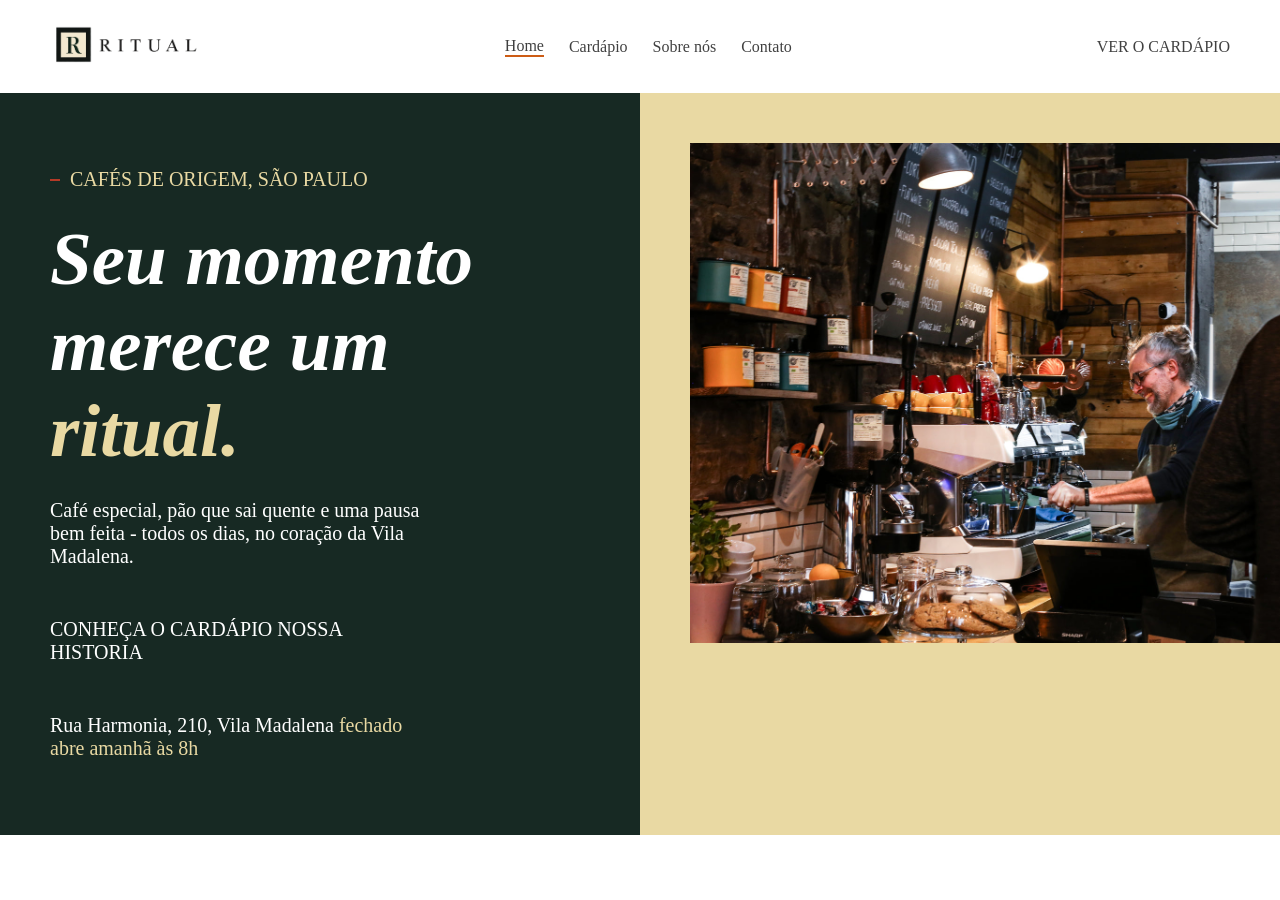
==== index.html @ d6be386b "main com algumas modificações" ====
<!DOCTYPE html>
<html lang="pt-br">
<head>
    <meta charset="UTF-8">
    <meta name="viewport" content="width=device-width, initial-scale=1.0">
    <link rel="stylesheet" href="style.css">
    <title>Home</title>
</head>
<body>
    <header>
        <img src="images/logo header.png" alt="Logo">

        <nav>
            <a href="" class="select">Home</a>
            <a href="">Cardápio</a>
            <a href="">Sobre nós</a>
            <a href="">Contato</a>
        </nav>

        <a href="">VER O CARDÁPIO</a>
    </header>

    <main>
        <div class="htext">
            <div>
                <div class="traco"></div><p> CAFÉS DE ORIGEM, SÃO PAULO</p>
            </div>

            <h1>Seu momento merece um <span>ritual.</span></h1>

            <p>Café especial, pão que sai quente e uma pausa bem feita - todos os dias, no coração da Vila Madalena.</p>

            <p>CONHEÇA O CARDÁPIO NOSSA HISTORIA</p>

            <p>Rua Harmonia, 210, Vila Madalena <span class="fecha">fechado abre amanhã às 8h</span></p>
        </div>

        <div class="himg">
            <img src="images/hero-barista.jpg" alt="barista">
        </div>
    </main>
</body>
</html>
---- style.css ----
* {
    margin: 0;
    padding: 0;
    box-sizing: border-box;
}

header {
    width: 100%;
    display: flex;
    align-items: center;
    justify-content: space-between;
    padding: 25px 50px;

    img{
        width: 150px;
    }

    nav {
        display: flex;
        align-items: center;
        justify-content: center;
        gap: 25px;

        a {
            text-decoration: none;
            color: rgba(0, 0, 0, 0.75);
        }

        .select {
            border-bottom: 2px solid rgb(205, 92, 21);
        }
    }

    a {
        text-decoration: none;
        color: rgba(0, 0, 0, 0.75);
    }
}

main{
    display: flex;
    width: 100%;
}

.htext{
    background-color: #172923;
    display: flex;
    flex-direction: column;
    justify-content: center;
    padding: 50px;
    color: white;

    div{
        display: flex;
        align-items: center;
        gap: 10px;
        p{
            color: #E9D9A3;
        }
    }

    .traco{
        height: 2px;
        background-color: #B53A27;
        width: 10px;
    }

    h1{
        font-size: 75px;
        font-weight: 700;
        color: white;
        width: 540px;
        font-style: italic;
    }

    span{
        color: #E9D9A3;
    }

    p{
        font-size: 20px;
        font-weight: 200;
        width: 400px;
        padding: 25px 25px 25px 0px;
    }
}

.himg{
    background-color: #E9D9A3;
    padding: 50px;
    img{
        height: 500px;
    }
}
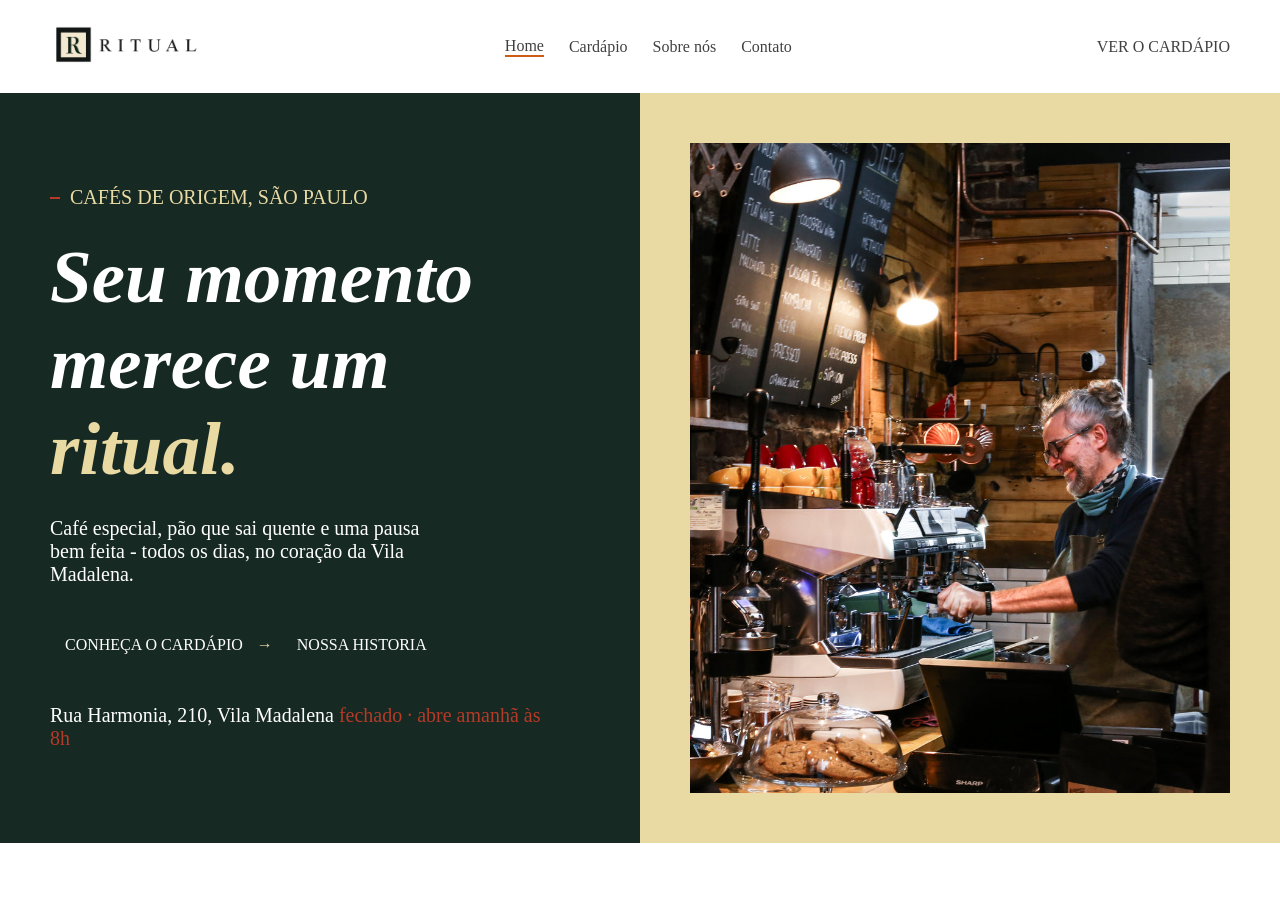
==== commit 176de17a: "main completo" ====
--- a/index.html
+++ b/index.html
@@ -30,13 +30,13 @@
 
             <p>Café especial, pão que sai quente e uma pausa bem feita - todos os dias, no coração da Vila Madalena.</p>
 
-            <p>CONHEÇA O CARDÁPIO NOSSA HISTORIA</p>
+            <p class="ch">CONHEÇA O CARDÁPIO <span>→</span> NOSSA HISTORIA</p>
 
-            <p>Rua Harmonia, 210, Vila Madalena <span class="fecha">fechado abre amanhã às 8h</span></p>
+            <p class="rua">Rua Harmonia, 210, Vila Madalena <span>fechado · abre amanhã às 8h</span></p>
         </div>
 
         <div class="himg">
-            <img src="images/hero-barista.jpg" alt="barista">
+            <div class="img"></div>
         </div>
     </main>
 </body>
--- a/style.css
+++ b/style.css
@@ -49,6 +49,7 @@
     justify-content: center;
     padding: 50px;
     color: white;
+    width: 50%;
 
     div{
         display: flex;
@@ -83,12 +84,37 @@
         width: 400px;
         padding: 25px 25px 25px 0px;
     }
+
+    .ch{
+        width: 100%;
+        margin-left: 15px;
+        font-size: 16px;
+
+        span{
+            margin: 0px 20px 0px 10px;
+        }
+    }
+
+    .rua{
+        width: 100%;
+        span{
+            color: #B53A27;
+        }
+    }
 }
 
 .himg{
     background-color: #E9D9A3;
     padding: 50px;
-    img{
-        height: 500px;
+    display: flex;
+    align-items: center;
+    justify-content: center;
+    width: 50%;
+    .img{
+        background-image: url(images/hero-barista.jpg);
+        background-position: center;
+        background-size: cover;
+        width: 650px;
+        height: 650px;
     }
 }
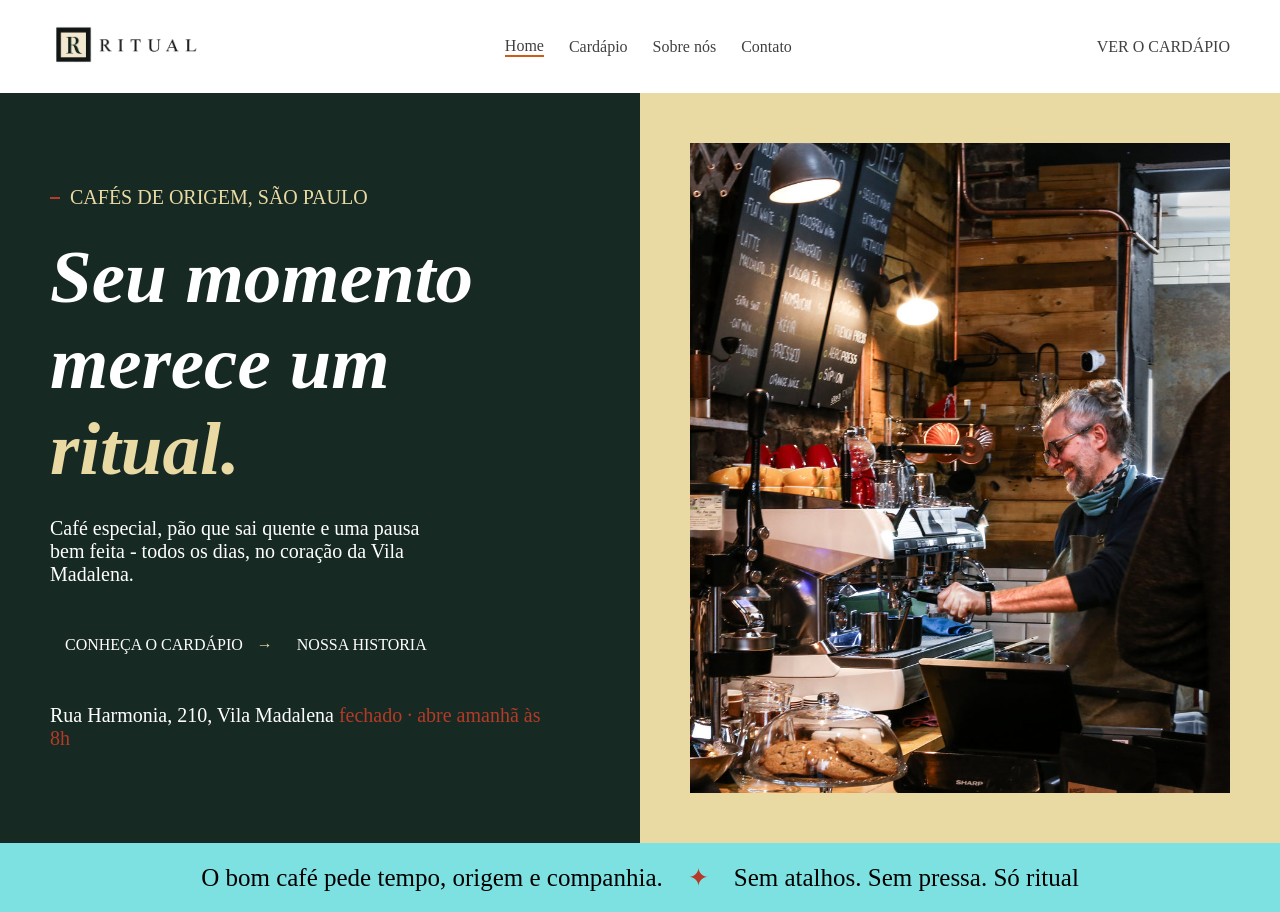
==== commit cca4dcca: "faixa azul completa" ====
--- a/index.html
+++ b/index.html
@@ -39,5 +39,15 @@
             <div class="img"></div>
         </div>
     </main>
+
+    <section class="azul">
+        <p>O bom café pede tempo, origem e companhia.</p>
+        <span>&#10022;</span>
+        <p>Sem atalhos. Sem pressa. Só ritual</p>
+    </section>
+
+    <section class="pausa">
+        
+    </section>
 </body>
 </html>
--- a/style.css
+++ b/style.css
@@ -117,4 +117,19 @@
         width: 650px;
         height: 650px;
     }
+}
+
+.azul{
+    width: 100%;
+    display: flex;
+    align-items: center;
+    justify-content: center;
+    gap: 25px;
+    padding: 20px;
+    background-color: rgb(125, 225, 225);
+    font-size: 25px;
+    font-weight: 500;
+    span{
+        color: #B53A27;
+    }
 }
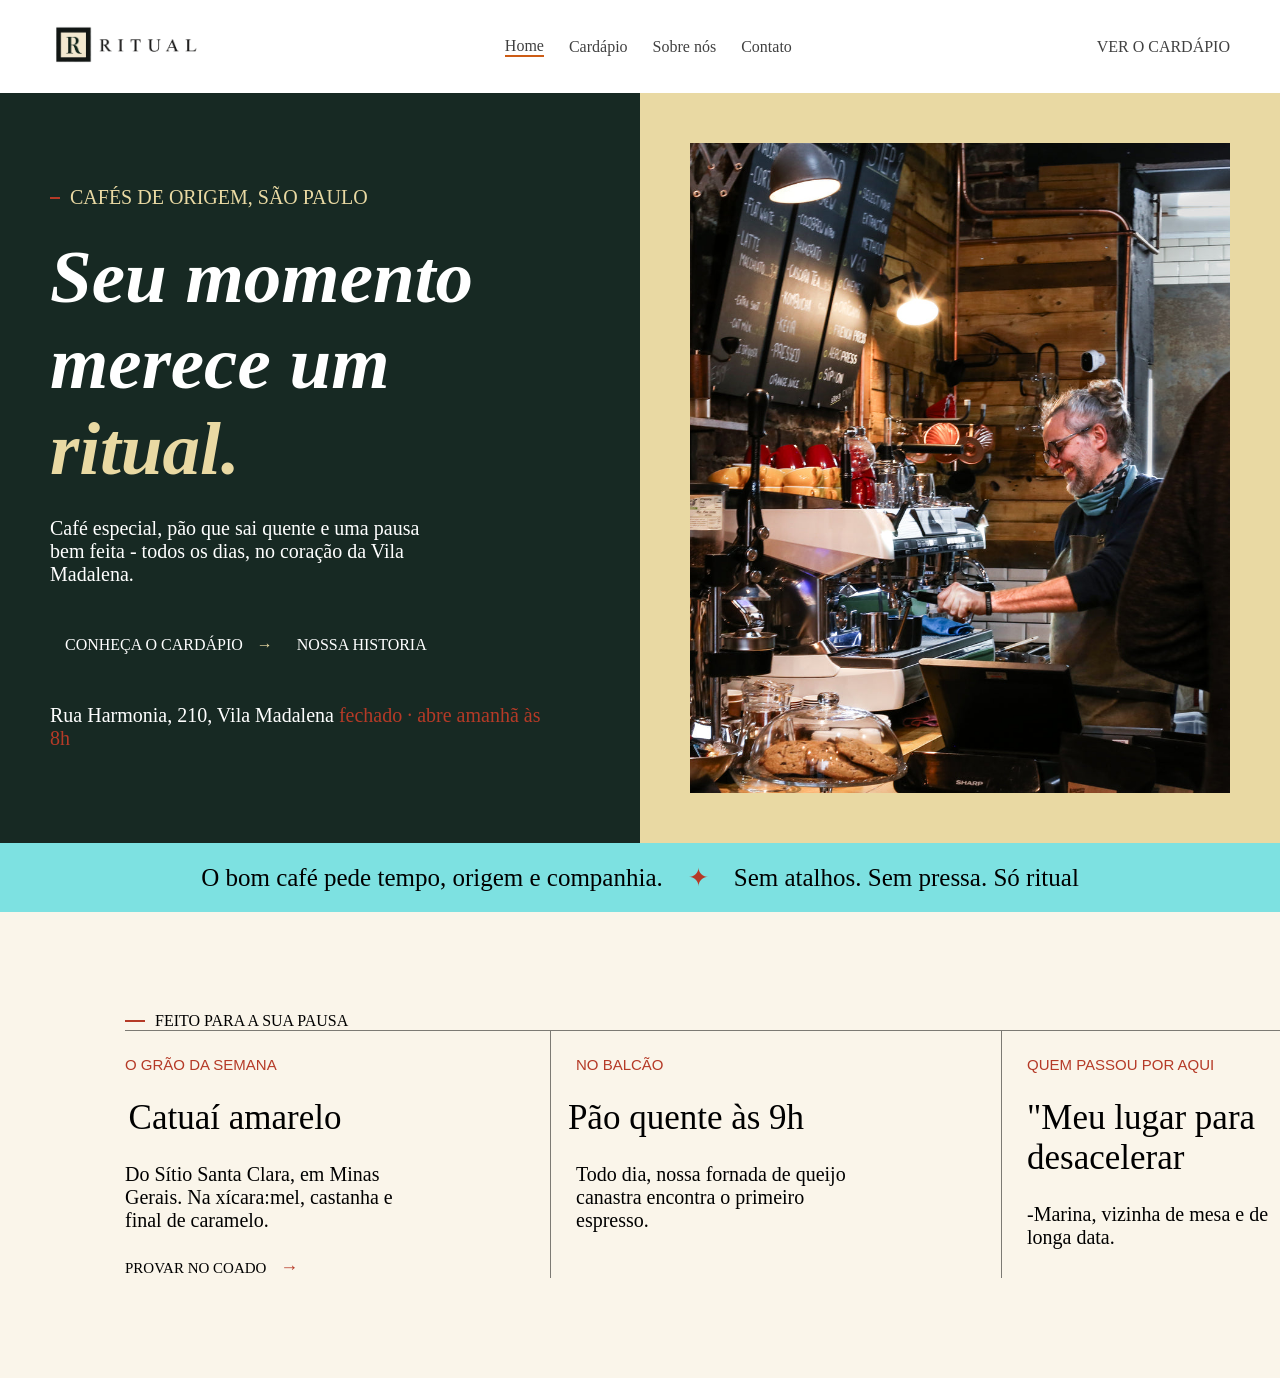
==== commit 193dd380: "seção de pausa completa" ====
--- a/index.html
+++ b/index.html
@@ -47,7 +47,31 @@
     </section>
 
     <section class="pausa">
-        
+        <div class="descp">
+            <p><div class="traco"></div>FEITO PARA A SUA PAUSA</p>
+        </div>
+
+        <section class="partes">
+            <div class="parte p1">
+                <p class="desq">O GRÃO DA SEMANA</p>
+                <h2>Catuaí amarelo</h2>
+                <p>Do Sítio Santa Clara, em Minas Gerais. Na xícara:mel, castanha e final de caramelo.</p>
+
+                <p class="prova">PROVAR NO COADO <span>→</span></p>
+            </div>
+
+            <div class="parte">
+                <p class="desq">NO BALCÃO</p>
+                <h2>Pão quente às 9h</h2>
+                <p>Todo dia, nossa fornada de queijo canastra encontra o primeiro espresso.</p>
+            </div>
+
+            <div class="parte p3">
+                <p class="desq">QUEM PASSOU POR AQUI</p>
+                <h2 class="tx3">"Meu lugar para desacelerar</h2>
+                <p>-Marina, vizinha de mesa e de longa data.</p>
+            </div>
+        </section>
     </section>
 </body>
 </html>
--- a/style.css
+++ b/style.css
@@ -132,4 +132,87 @@
     span{
         color: #B53A27;
     }
+}
+
+.pausa{
+    width: 100%;
+    display: flex;
+    justify-content: center;
+    padding: 100px;
+    flex-direction: column;
+    background-color: rgb(250, 245, 234);
+
+    div{
+        display: flex;
+        align-items: center;
+        gap: 10px;
+        margin-left: 15px;
+    }
+
+    .traco{
+        height: 2px;
+        background-color: #B53A27;
+        width: 20px;
+    }
+
+    .partes{
+        display: flex;
+        margin-left: 25px;
+    }
+
+    .parte{
+        display: flex;
+        flex-direction: column;
+        padding-top: 25px;
+        padding-left: 25px;
+        border-top: 1px solid rgba(0, 0, 0, 0.5);
+        border-right: 1px solid rgba(0, 0, 0, 0.5);
+        padding-right: 150px;
+        margin-left: 0px;
+        gap: 25px;
+
+        .desq{
+            color: #B53A27;
+            font-family: Verdana, Geneva, Tahoma, sans-serif;
+            font-size: 15px;
+        }
+
+        h2{
+            font-weight: 500;
+            font-size: 35px;
+            margin-left: -55px;
+        }
+
+        .tx3{
+            margin-left: 0px;
+        }
+
+        p{
+            width: 275px;
+            font-size: 20px;
+            font-weight: 500;
+
+            span{
+                font-size: 18px;
+                color: #B53A27;
+                margin-left: 10px;
+            }
+        }
+
+        .prova{
+            font-size: 15px;
+        }
+    }
+
+    .p1{
+        padding-left: 0px;
+    }
+
+    .p3{
+        border-right: none;
+    }
+
+    .descp{
+        margin-left: 0px;
+    }
 }
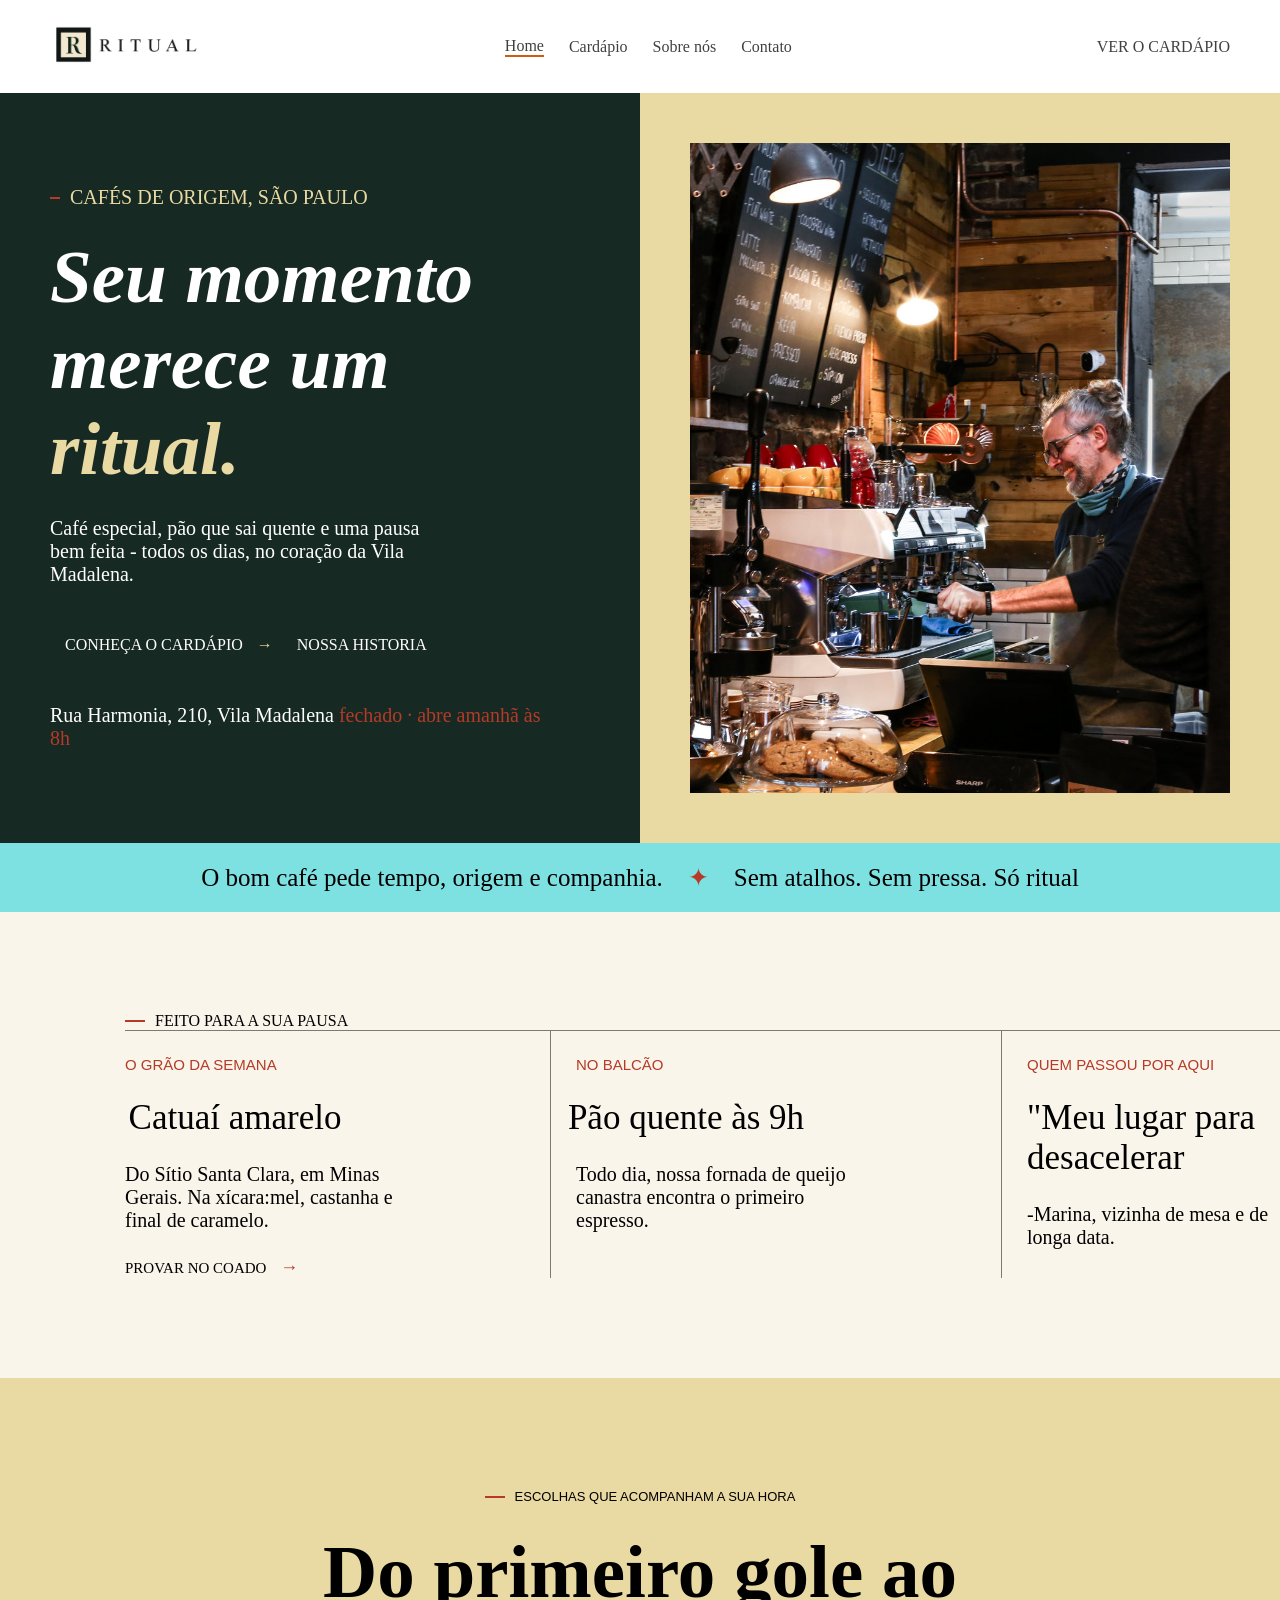
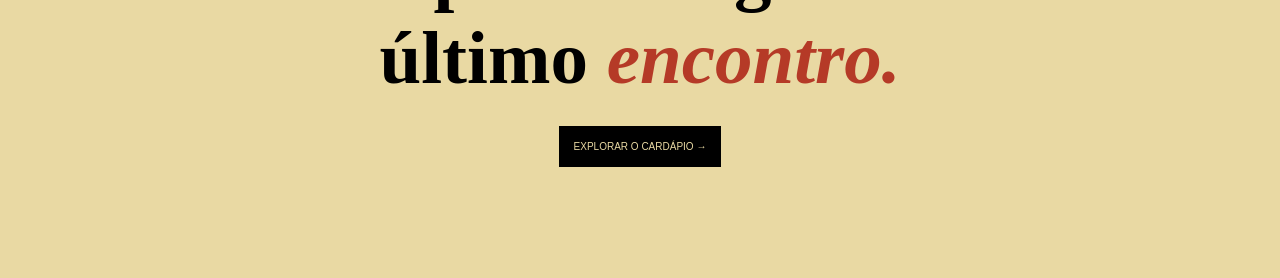
==== commit 61262547: "seção gole completo" ====
--- a/index.html
+++ b/index.html
@@ -73,5 +73,14 @@
             </div>
         </section>
     </section>
+
+    <section class="gole">
+        <div>
+            <p><div class="traco"></div>ESCOLHAS QUE ACOMPANHAM A SUA HORA</p>
+        </div>
+        <h2>Do primeiro gole ao último <span>encontro.</span></h2>
+
+        <button>EXPLORAR O CARDÁPIO →</button>
+    </section>
 </body>
 </html>
--- a/style.css
+++ b/style.css
@@ -215,4 +215,50 @@
     .descp{
         margin-left: 0px;
     }
+}
+
+.gole{
+    width: 100%;
+    background-color: #E9D9A3;
+    padding: 50px;
+    display: flex;
+    flex-direction: column;
+    align-items: center;
+    justify-content: center;
+    gap: 25px;
+    height: 500px;
+
+    div{
+        display: flex;
+        align-items: center;
+        gap: 10px;
+        font-family: Verdana, Geneva, Tahoma, sans-serif;
+        font-size: 13px;
+    }
+
+    .traco{
+        height: 2px;
+        background-color: #B53A27;
+        width: 20px;
+    }
+
+    h2{
+        font-size: 75px;
+        width: 840px;
+        text-align: center;
+        
+        span{
+            color: #B53A27;
+            font-style: italic;
+        }
+    }
+
+    button{
+        padding: 15px;
+        font-size: 10px;
+        border: none;
+        background-color: black;
+        color: #E9D9A3;
+        cursor: pointer;
+    }
 }
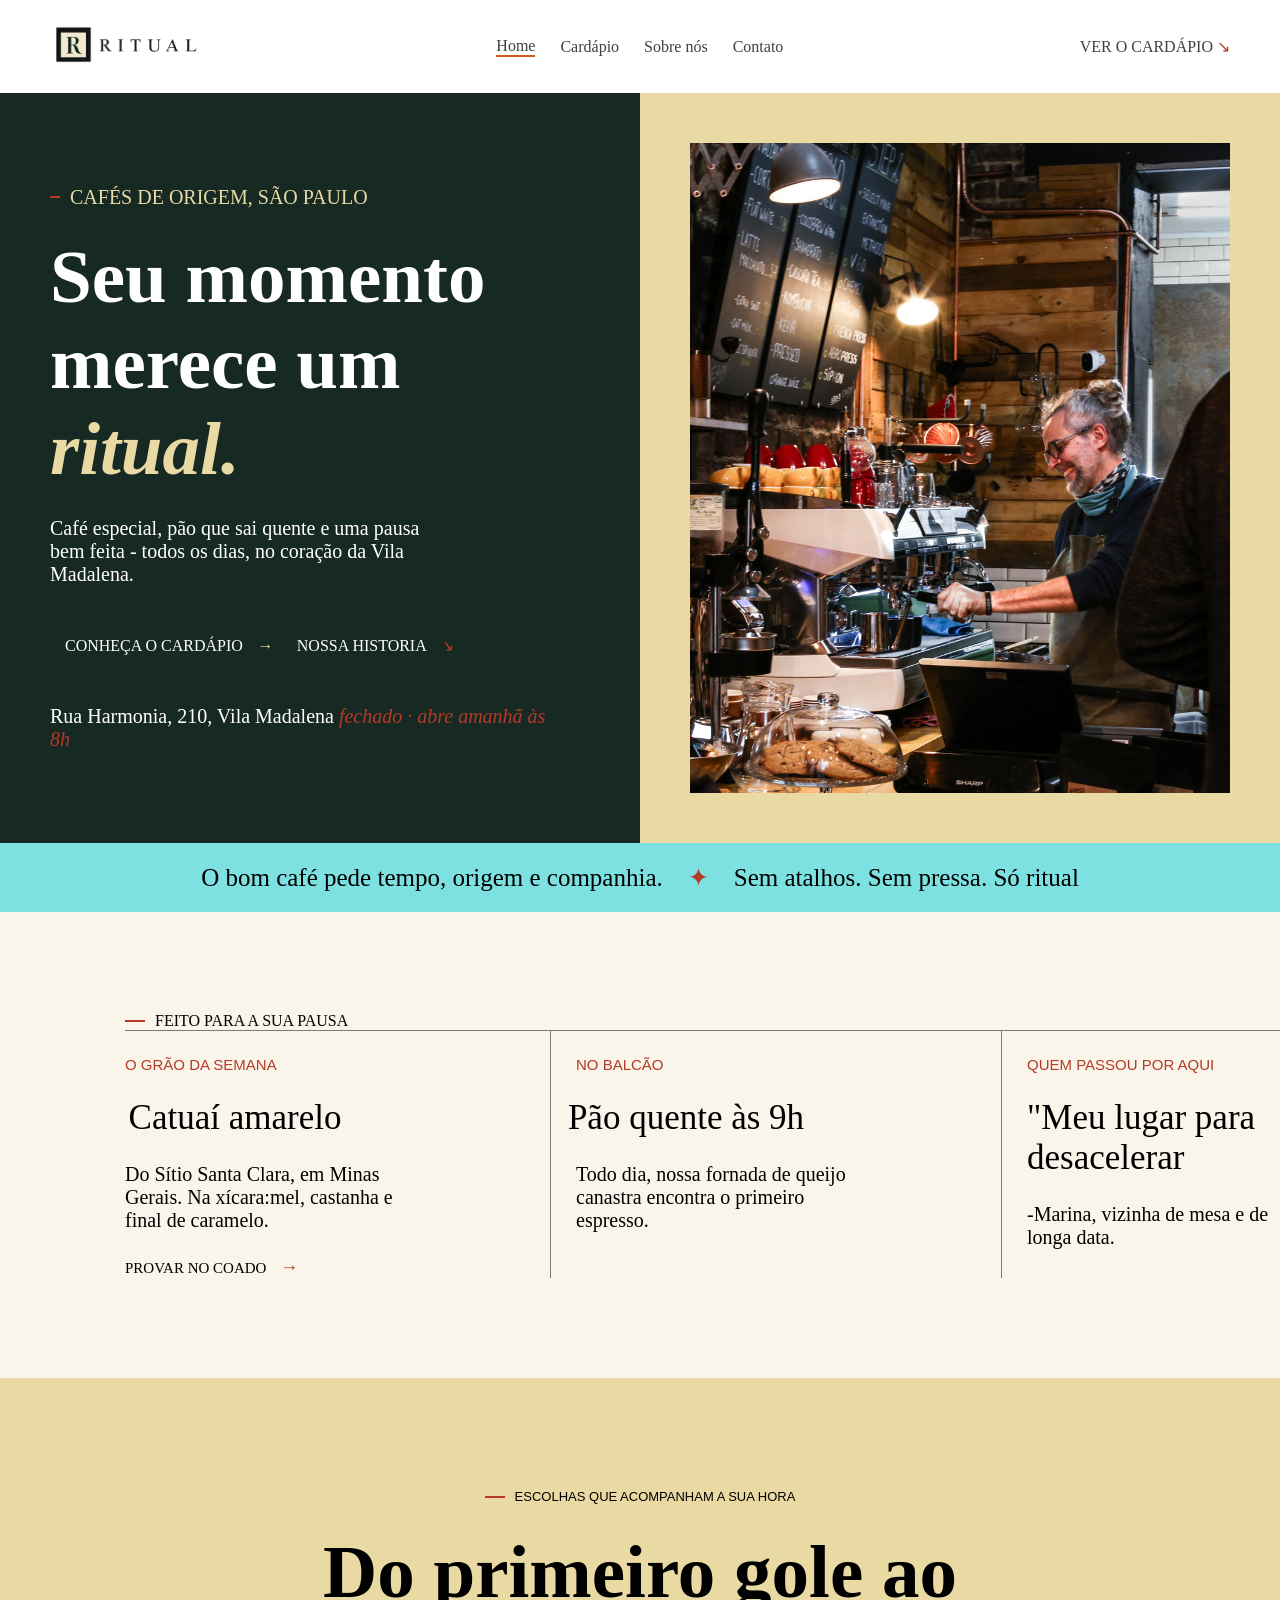
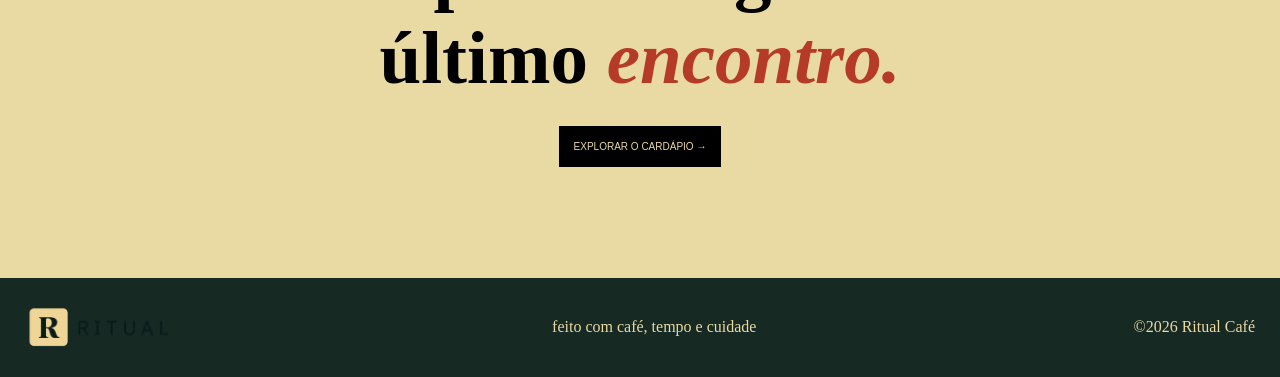
==== commit ba0c85f1: "footer completo" ====
--- a/index.html
+++ b/index.html
@@ -17,7 +17,7 @@
             <a href="">Contato</a>
         </nav>
 
-        <a href="">VER O CARDÁPIO</a>
+        <a href="">VER O CARDÁPIO <span>↘</span></a>
     </header>
 
     <main>
@@ -30,7 +30,7 @@
 
             <p>Café especial, pão que sai quente e uma pausa bem feita - todos os dias, no coração da Vila Madalena.</p>
 
-            <p class="ch">CONHEÇA O CARDÁPIO <span>→</span> NOSSA HISTORIA</p>
+            <p class="ch">CONHEÇA O CARDÁPIO <span>→</span> NOSSA HISTORIA <span class="dgb">↘</span></p>
 
             <p class="rua">Rua Harmonia, 210, Vila Madalena <span>fechado · abre amanhã às 8h</span></p>
         </div>
@@ -82,5 +82,13 @@
 
         <button>EXPLORAR O CARDÁPIO →</button>
     </section>
+
+    <footer>
+        <img src="images/logo footer.png" alt="">
+
+        <p>feito com café, tempo e cuidade</p>
+
+        <p>©2026 Ritual Café</p>
+    </footer>
 </body>
 </html>
--- a/style.css
+++ b/style.css
@@ -34,6 +34,10 @@
     a {
         text-decoration: none;
         color: rgba(0, 0, 0, 0.75);
+
+        span{
+            color: #B53A27;
+        }
     }
 }
 
@@ -71,16 +75,16 @@
         font-weight: 700;
         color: white;
         width: 540px;
+    }
+
+    span{
         font-style: italic;
-    }
-
-    span{
         color: #E9D9A3;
     }
 
     p{
         font-size: 20px;
-        font-weight: 200;
+        font-weight: 100;
         width: 400px;
         padding: 25px 25px 25px 0px;
     }
@@ -92,6 +96,10 @@
 
         span{
             margin: 0px 20px 0px 10px;
+        }
+
+        .dgb{
+            color: #B53A27;
         }
     }
 
@@ -261,4 +269,17 @@
         color: #E9D9A3;
         cursor: pointer;
     }
+}
+
+footer{
+    display: flex;
+    align-items: center;
+    justify-content: space-between;
+    background-color: #172923;
+    color: #E9D9A3;
+    padding: 25px;
+
+    img{
+        width: 150px;
+    }
 }
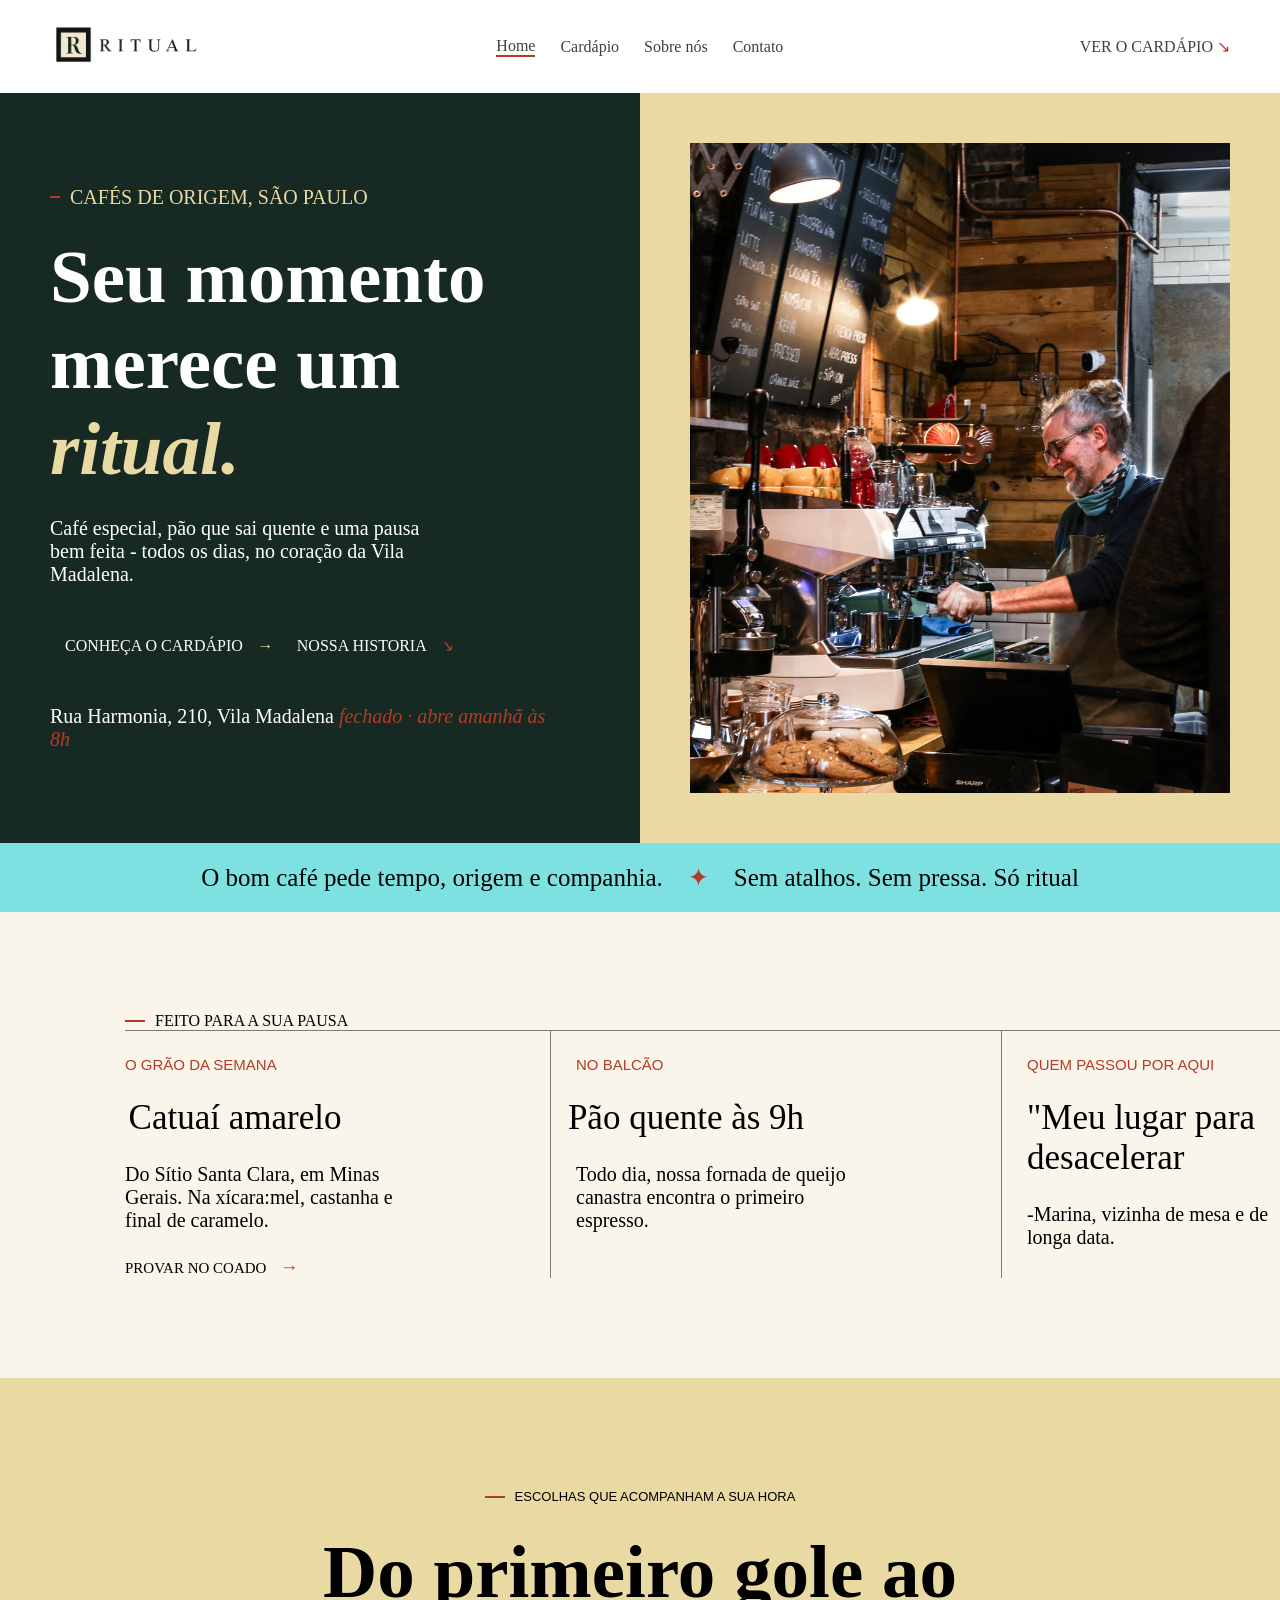
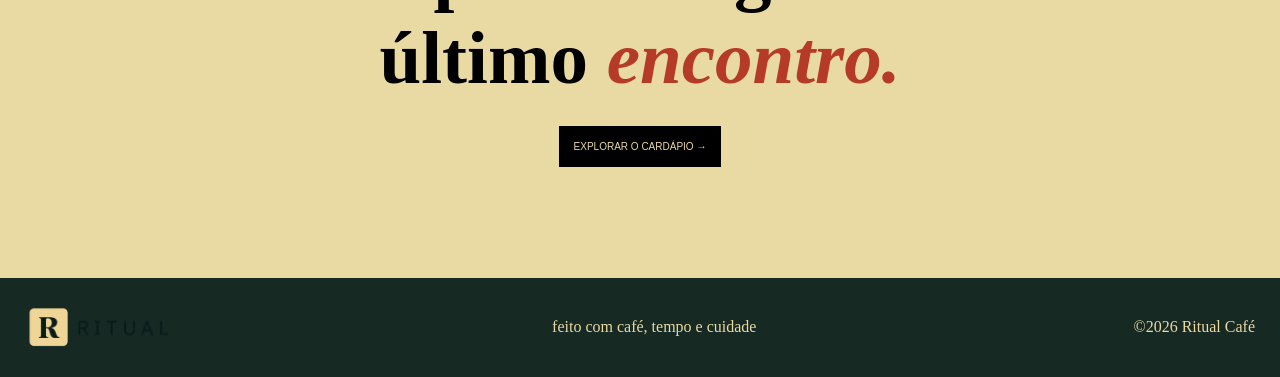
==== commit 42e3e60a: "ajustes de layout e melhorias de estilo na página inicial" ====
--- a/index.html
+++ b/index.html
@@ -1,11 +1,13 @@
 <!DOCTYPE html>
 <html lang="pt-br">
+
 <head>
     <meta charset="UTF-8">
     <meta name="viewport" content="width=device-width, initial-scale=1.0">
     <link rel="stylesheet" href="style.css">
     <title>Home</title>
 </head>
+
 <body>
     <header>
         <img src="images/logo header.png" alt="Logo">
@@ -23,7 +25,8 @@
     <main>
         <div class="htext">
             <div>
-                <div class="traco"></div><p> CAFÉS DE ORIGEM, SÃO PAULO</p>
+                <div class="traco"></div>
+                <p> CAFÉS DE ORIGEM, SÃO PAULO</p>
             </div>
 
             <h1>Seu momento merece um <span>ritual.</span></h1>
@@ -48,7 +51,8 @@
 
     <section class="pausa">
         <div class="descp">
-            <p><div class="traco"></div>FEITO PARA A SUA PAUSA</p>
+            <p>
+            <div class="traco"></div>FEITO PARA A SUA PAUSA</p>
         </div>
 
         <section class="partes">
@@ -76,7 +80,8 @@
 
     <section class="gole">
         <div>
-            <p><div class="traco"></div>ESCOLHAS QUE ACOMPANHAM A SUA HORA</p>
+            <p>
+            <div class="traco"></div>ESCOLHAS QUE ACOMPANHAM A SUA HORA</p>
         </div>
         <h2>Do primeiro gole ao último <span>encontro.</span></h2>
 
@@ -91,4 +96,5 @@
         <p>©2026 Ritual Café</p>
     </footer>
 </body>
+
 </html>
--- a/style.css
+++ b/style.css
@@ -11,7 +11,7 @@
     justify-content: space-between;
     padding: 25px 50px;
 
-    img{
+    img {
         width: 150px;
     }
 
@@ -24,10 +24,16 @@
         a {
             text-decoration: none;
             color: rgba(0, 0, 0, 0.75);
+            transition: 1s all;
+
+            &:hover {
+                transition: 1s all;
+                border-bottom: 2px solid #B53A27;
+            }
         }
 
         .select {
-            border-bottom: 2px solid rgb(205, 92, 21);
+            border-bottom: 2px solid #B53A27;
         }
     }
 
@@ -35,18 +41,18 @@
         text-decoration: none;
         color: rgba(0, 0, 0, 0.75);
 
-        span{
-            color: #B53A27;
-        }
-    }
-}
-
-main{
-    display: flex;
-    width: 100%;
-}
-
-.htext{
+        span {
+            color: #B53A27;
+        }
+    }
+}
+
+main {
+    display: flex;
+    width: 100%;
+}
+
+.htext {
     background-color: #172923;
     display: flex;
     flex-direction: column;
@@ -55,70 +61,73 @@
     color: white;
     width: 50%;
 
-    div{
+    div {
         display: flex;
         align-items: center;
         gap: 10px;
-        p{
+
+        p {
             color: #E9D9A3;
         }
     }
 
-    .traco{
+    .traco {
         height: 2px;
         background-color: #B53A27;
         width: 10px;
     }
 
-    h1{
+    h1 {
         font-size: 75px;
         font-weight: 700;
         color: white;
         width: 540px;
     }
 
-    span{
+    span {
         font-style: italic;
         color: #E9D9A3;
     }
 
-    p{
+    p {
         font-size: 20px;
         font-weight: 100;
         width: 400px;
         padding: 25px 25px 25px 0px;
     }
 
-    .ch{
+    .ch {
         width: 100%;
         margin-left: 15px;
         font-size: 16px;
 
-        span{
+        span {
             margin: 0px 20px 0px 10px;
         }
 
-        .dgb{
-            color: #B53A27;
-        }
-    }
-
-    .rua{
+        .dgb {
+            color: #B53A27;
+        }
+    }
+
+    .rua {
         width: 100%;
-        span{
-            color: #B53A27;
-        }
-    }
-}
-
-.himg{
+
+        span {
+            color: #B53A27;
+        }
+    }
+}
+
+.himg {
     background-color: #E9D9A3;
     padding: 50px;
     display: flex;
     align-items: center;
     justify-content: center;
     width: 50%;
-    .img{
+
+    .img {
         background-image: url(images/hero-barista.jpg);
         background-position: center;
         background-size: cover;
@@ -127,7 +136,7 @@
     }
 }
 
-.azul{
+.azul {
     width: 100%;
     display: flex;
     align-items: center;
@@ -137,12 +146,13 @@
     background-color: rgb(125, 225, 225);
     font-size: 25px;
     font-weight: 500;
-    span{
+
+    span {
         color: #B53A27;
     }
 }
 
-.pausa{
+.pausa {
     width: 100%;
     display: flex;
     justify-content: center;
@@ -150,25 +160,25 @@
     flex-direction: column;
     background-color: rgb(250, 245, 234);
 
-    div{
+    div {
         display: flex;
         align-items: center;
         gap: 10px;
         margin-left: 15px;
     }
 
-    .traco{
+    .traco {
         height: 2px;
         background-color: #B53A27;
         width: 20px;
     }
 
-    .partes{
+    .partes {
         display: flex;
         margin-left: 25px;
     }
 
-    .parte{
+    .parte {
         display: flex;
         flex-direction: column;
         padding-top: 25px;
@@ -179,53 +189,56 @@
         margin-left: 0px;
         gap: 25px;
 
-        .desq{
+        .desq {
             color: #B53A27;
             font-family: Verdana, Geneva, Tahoma, sans-serif;
             font-size: 15px;
         }
 
-        h2{
+        h2 {
             font-weight: 500;
             font-size: 35px;
             margin-left: -55px;
         }
 
-        .tx3{
+        .tx3 {
             margin-left: 0px;
         }
 
-        p{
+        p {
             width: 275px;
             font-size: 20px;
             font-weight: 500;
 
-            span{
+            span {
                 font-size: 18px;
                 color: #B53A27;
                 margin-left: 10px;
             }
         }
 
-        .prova{
+        .prova {
             font-size: 15px;
-        }
-    }
-
-    .p1{
+            width: 200px;
+            margin-right: 75px;
+            cursor: pointer;
+        }
+    }
+
+    .p1 {
         padding-left: 0px;
     }
 
-    .p3{
+    .p3 {
         border-right: none;
     }
 
-    .descp{
+    .descp {
         margin-left: 0px;
     }
 }
 
-.gole{
+.gole {
     width: 100%;
     background-color: #E9D9A3;
     padding: 50px;
@@ -236,7 +249,7 @@
     gap: 25px;
     height: 500px;
 
-    div{
+    div {
         display: flex;
         align-items: center;
         gap: 10px;
@@ -244,34 +257,40 @@
         font-size: 13px;
     }
 
-    .traco{
+    .traco {
         height: 2px;
         background-color: #B53A27;
         width: 20px;
     }
 
-    h2{
+    h2 {
         font-size: 75px;
         width: 840px;
         text-align: center;
-        
-        span{
+
+        span {
             color: #B53A27;
             font-style: italic;
         }
     }
 
-    button{
+    button {
         padding: 15px;
         font-size: 10px;
         border: none;
         background-color: black;
         color: #E9D9A3;
         cursor: pointer;
-    }
-}
-
-footer{
+        transition: 1s all;
+
+        &:hover {
+            transition: 1s all;
+            transform: scale(1.2);
+        }
+    }
+}
+
+footer {
     display: flex;
     align-items: center;
     justify-content: space-between;
@@ -279,7 +298,7 @@
     color: #E9D9A3;
     padding: 25px;
 
-    img{
+    img {
         width: 150px;
     }
 }
